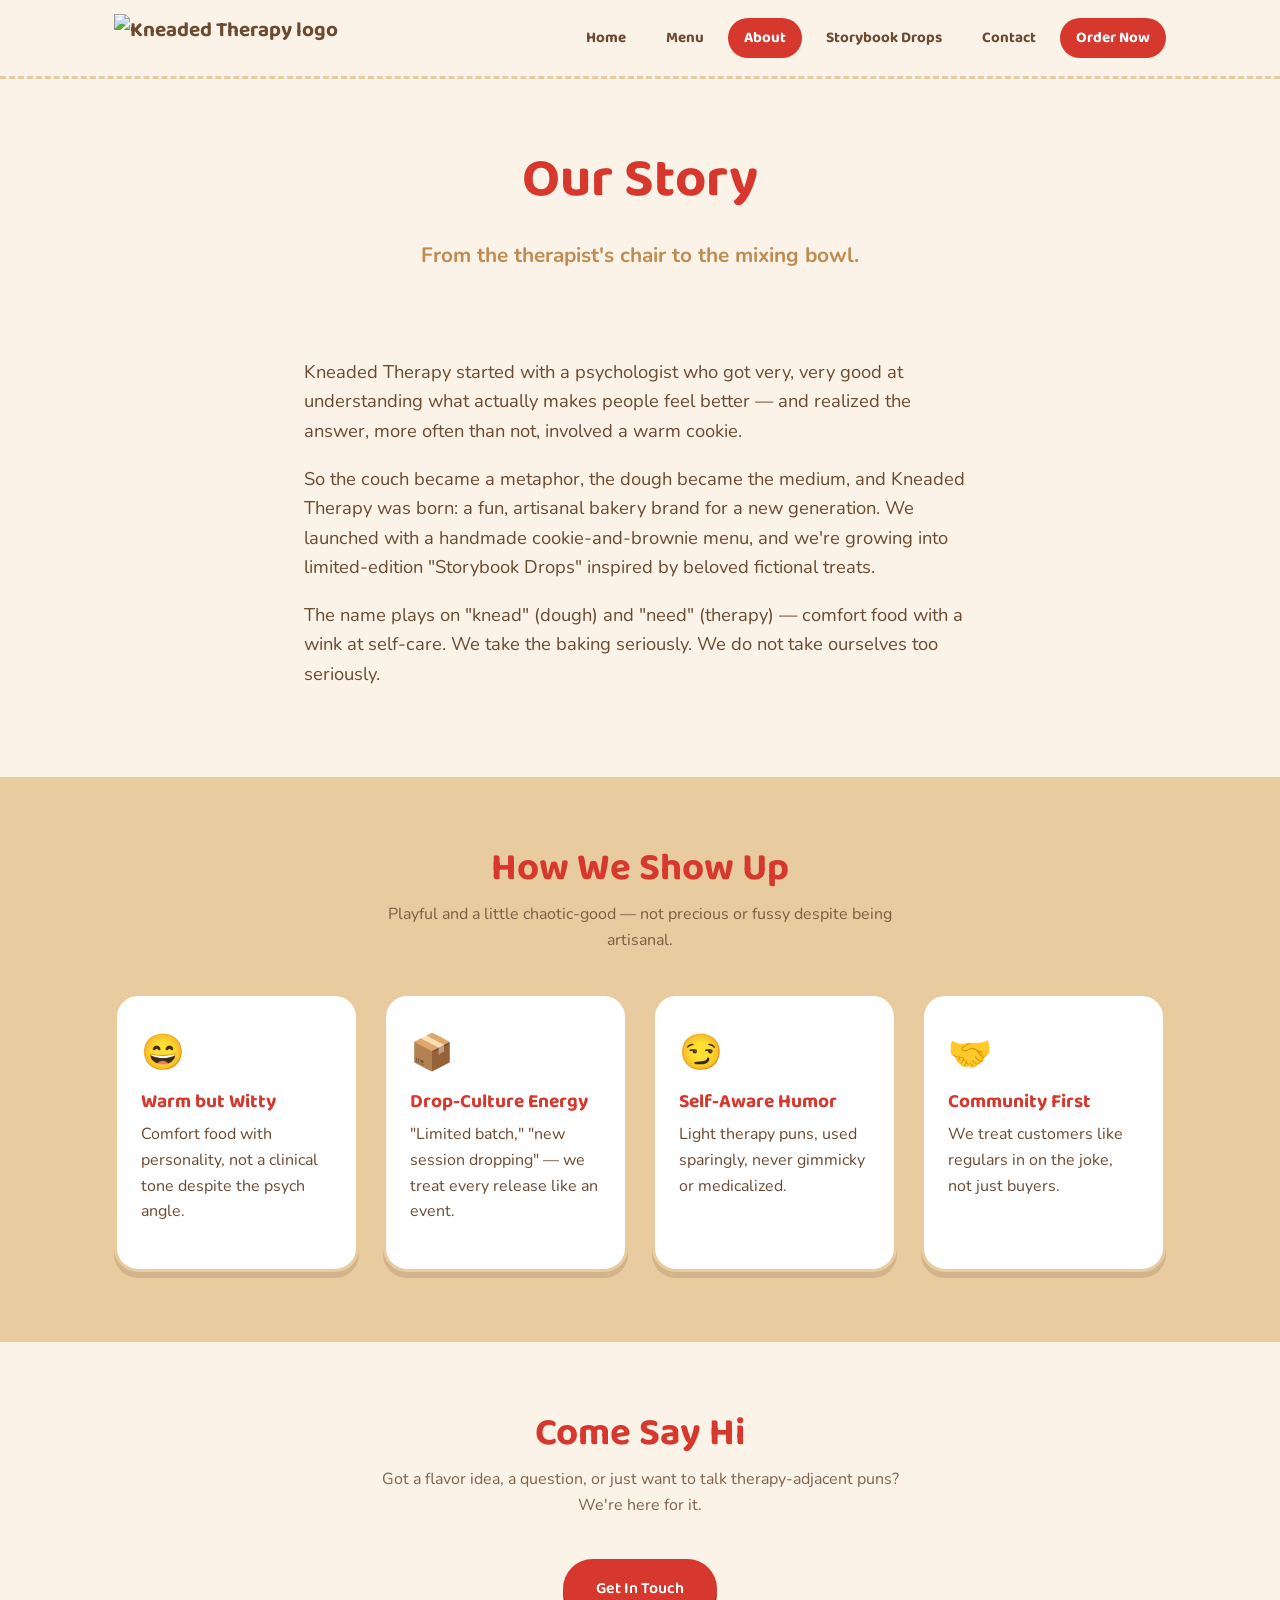
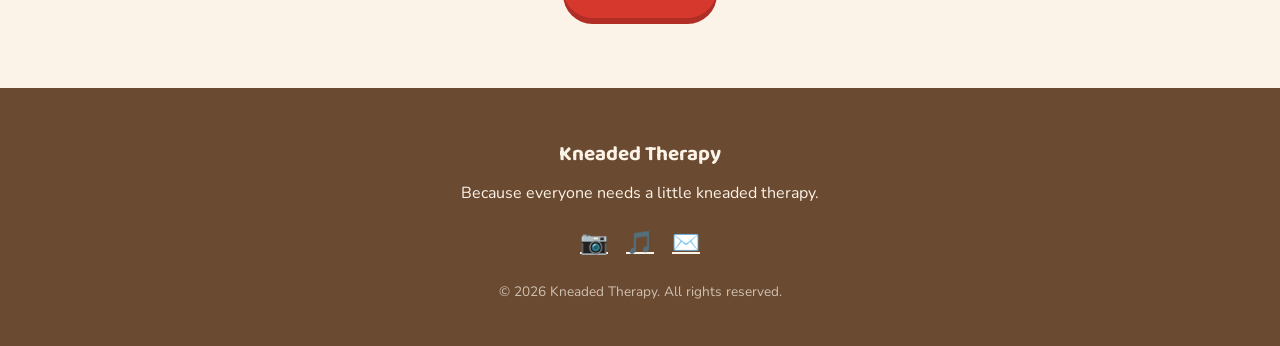
==== about.html @ 2af5a3a6 "Add files via upload" ====
<!DOCTYPE html>
<html lang="en">
<head>
<meta charset="UTF-8">
<meta name="viewport" content="width=device-width, initial-scale=1.0">
<title>About — Kneaded Therapy</title>
<meta name="description" content="The story behind Kneaded Therapy: a psychologist-turned-baker making comfort food that actually comforts.">
<link rel="icon" href="assets/logo.png">
<link rel="preconnect" href="https://fonts.googleapis.com">
<link rel="preconnect" href="https://fonts.gstatic.com" crossorigin>
<link href="https://fonts.googleapis.com/css2?family=Baloo+2:wght@600;700;800&family=Nunito:wght@400;600;700&display=swap" rel="stylesheet">
<link rel="stylesheet" href="styles.css">
</head>
<body>

<header class="site-header">
  <nav class="nav">
    <a class="nav-logo" href="index.html">
      <img src="assets/logo.png" alt="Kneaded Therapy logo">
    </a>
    <button class="nav-toggle" aria-label="Toggle menu">&#9776;</button>
    <ul class="nav-links">
      <li><a href="index.html">Home</a></li>
      <li><a href="menu.html">Menu</a></li>
      <li><a href="about.html" class="active">About</a></li>
      <li><a href="drops.html">Storybook Drops</a></li>
      <li><a href="contact.html">Contact</a></li>
      <li><a href="order.html" class="nav-order">Order Now</a></li>
    </ul>
  </nav>
</header>

<main>

  <section class="hero" style="padding-bottom:40px;">
    <div class="container">
      <h1>Our Story</h1>
      <p class="tagline">From the therapist's chair to the mixing bowl.</p>
    </div>
  </section>

  <section style="padding-top:20px;">
    <div class="container" style="max-width:720px;">
      <p style="font-size:1.15rem;">Kneaded Therapy started with a psychologist who got very, very good at understanding what actually makes people feel better — and realized the answer, more often than not, involved a warm cookie.</p>
      <p style="font-size:1.15rem;">So the couch became a metaphor, the dough became the medium, and Kneaded Therapy was born: a fun, artisanal bakery brand for a new generation. We launched with a handmade cookie-and-brownie menu, and we're growing into limited-edition "Storybook Drops" inspired by beloved fictional treats.</p>
      <p style="font-size:1.15rem;">The name plays on "knead" (dough) and "need" (therapy) — comfort food with a wink at self-care. We take the baking seriously. We do not take ourselves too seriously.</p>
    </div>
  </section>

  <section class="alt-bg">
    <div class="container">
      <h2 class="section-title">How We Show Up</h2>
      <p class="section-sub">Playful and a little chaotic-good — not precious or fussy despite being artisanal.</p>
      <div class="grid">
        <div class="card">
          <span class="emoji">😄</span>
          <h3>Warm but Witty</h3>
          <p>Comfort food with personality, not a clinical tone despite the psych angle.</p>
        </div>
        <div class="card">
          <span class="emoji">📦</span>
          <h3>Drop-Culture Energy</h3>
          <p>"Limited batch," "new session dropping" — we treat every release like an event.</p>
        </div>
        <div class="card">
          <span class="emoji">😏</span>
          <h3>Self-Aware Humor</h3>
          <p>Light therapy puns, used sparingly, never gimmicky or medicalized.</p>
        </div>
        <div class="card">
          <span class="emoji">🤝</span>
          <h3>Community First</h3>
          <p>We treat customers like regulars in on the joke, not just buyers.</p>
        </div>
      </div>
    </div>
  </section>

  <section style="text-align:center;">
    <div class="container">
      <h2 class="section-title">Come Say Hi</h2>
      <p class="section-sub">Got a flavor idea, a question, or just want to talk therapy-adjacent puns? We're here for it.</p>
      <a href="contact.html" class="btn btn-primary">Get In Touch</a>
    </div>
  </section>

</main>

<footer class="site-footer">
  <div class="foot-logo">Kneaded Therapy</div>
  <p>Because everyone needs a little kneaded therapy.</p>
  <div class="social-row">
    <a href="#" aria-label="Instagram">📷</a>
    <a href="#" aria-label="TikTok">🎵</a>
    <a href="mailto:hello@kneadedtherapy.com" aria-label="Email">✉️</a>
  </div>
  <p class="foot-fine">&copy; 2026 Kneaded Therapy. All rights reserved.</p>
</footer>

<script src="script.js"></script>
</body>
</html>
---- styles.css ----
/* Kneaded Therapy — shared styles */

:root {
  --cream: #FBF3E7;
  --tan: #E9CBA0;
  --caramel: #C08A52;
  --brown: #6B4A32;
  --cherry: #D6382E;
  --cherry-dark: #B12E26;
  --white: #FFFFFF;
  --shadow: rgba(107, 74, 50, 0.18);

  --font-display: 'Baloo 2', 'Segoe UI', sans-serif;
  --font-body: 'Nunito', 'Segoe UI', sans-serif;
}

* { box-sizing: border-box; }

html { scroll-behavior: smooth; }

body {
  margin: 0;
  font-family: var(--font-body);
  background: var(--cream);
  color: var(--brown);
  line-height: 1.6;
}

img { max-width: 100%; display: block; }

a { color: inherit; text-decoration: none; }

h1, h2, h3, h4 {
  font-family: var(--font-display);
  margin: 0 0 0.5em;
  line-height: 1.15;
}

p { margin: 0 0 1em; }

.container {
  max-width: 1100px;
  margin: 0 auto;
  padding: 0 24px;
}

/* ---------- Buttons ---------- */

.btn {
  display: inline-block;
  padding: 14px 30px;
  border-radius: 999px;
  font-family: var(--font-display);
  font-weight: 600;
  font-size: 1rem;
  border: 3px solid transparent;
  cursor: pointer;
  transition: transform 0.15s ease, box-shadow 0.15s ease;
}

.btn:hover { transform: translateY(-2px) rotate(-1deg); }

.btn-primary {
  background: var(--cherry);
  color: var(--white);
  box-shadow: 0 6px 0 var(--cherry-dark);
}

.btn-primary:hover { box-shadow: 0 8px 0 var(--cherry-dark); }

.btn-outline {
  background: transparent;
  border-color: var(--brown);
  color: var(--brown);
}

.btn-outline:hover { background: var(--brown); color: var(--cream); }

/* ---------- Header / Nav ---------- */

.site-header {
  position: sticky;
  top: 0;
  z-index: 100;
  background: var(--cream);
  border-bottom: 3px dashed var(--tan);
}

.nav {
  display: flex;
  align-items: center;
  justify-content: space-between;
  padding: 14px 24px;
  max-width: 1100px;
  margin: 0 auto;
}

.nav-logo {
  display: flex;
  align-items: center;
  gap: 10px;
  font-family: var(--font-display);
  font-size: 1.3rem;
  font-weight: 700;
  color: var(--brown);
}

.nav-logo img { height: 48px; width: auto; }

.nav-links {
  display: flex;
  gap: 8px;
  list-style: none;
  margin: 0;
  padding: 0;
}

.nav-links a {
  padding: 8px 16px;
  border-radius: 999px;
  font-weight: 700;
  font-family: var(--font-display);
  font-size: 0.95rem;
  transition: background 0.15s ease, color 0.15s ease;
}

.nav-links a:hover,
.nav-links a.active {
  background: var(--cherry);
  color: var(--white);
}

.nav-order {
  background: var(--cherry);
  color: var(--white) !important;
}

.nav-order:hover { background: var(--cherry-dark) !important; }

.nav-toggle {
  display: none;
  background: none;
  border: none;
  font-size: 1.8rem;
  color: var(--brown);
  cursor: pointer;
}

@media (max-width: 720px) {
  .nav-toggle { display: block; }
  .nav-links {
    position: absolute;
    top: 100%;
    left: 0;
    right: 0;
    background: var(--cream);
    flex-direction: column;
    padding: 12px 24px 20px;
    border-bottom: 3px dashed var(--tan);
    display: none;
  }
  .nav-links.open { display: flex; }
  .nav-links a { display: block; }
}

/* ---------- Hero ---------- */

.hero {
  padding: 70px 24px 90px;
  text-align: center;
  position: relative;
  overflow: hidden;
}

.hero-logo {
  max-width: 260px;
  margin: 0 auto 20px;
}

.hero h1 {
  font-size: clamp(2.2rem, 5vw, 3.4rem);
  color: var(--cherry);
}

.hero .tagline {
  font-size: 1.3rem;
  font-weight: 700;
  color: var(--caramel);
  margin-bottom: 1.2em;
}

.hero .lede {
  max-width: 620px;
  margin: 0 auto 2em;
  font-size: 1.1rem;
}

.hero-cta { display: flex; gap: 16px; justify-content: center; flex-wrap: wrap; }

.blob {
  position: absolute;
  border-radius: 50%;
  opacity: 0.5;
  z-index: -1;
}

/* ---------- Photo Hero (Dohful-style split) ---------- */

.photo-hero {
  padding: 50px 24px 70px;
  overflow: hidden;
}

.photo-hero .container {
  display: grid;
  grid-template-columns: 1.05fr 0.95fr;
  gap: 48px;
  align-items: center;
}

.photo-hero-copy .eyebrow {
  display: inline-block;
  background: var(--white);
  border: 3px solid var(--cherry);
  color: var(--cherry);
  font-family: var(--font-display);
  font-weight: 700;
  font-size: 0.85rem;
  text-transform: uppercase;
  letter-spacing: 0.04em;
  padding: 6px 16px;
  border-radius: 999px;
  margin-bottom: 18px;
}

.photo-hero-copy h1 {
  font-size: clamp(2.4rem, 5.5vw, 4rem);
  color: var(--brown);
  text-wrap: balance;
}

.photo-hero-copy h1 span { color: var(--cherry); }

.photo-hero-copy .tagline {
  font-size: 1.25rem;
  font-weight: 700;
  color: var(--caramel);
  margin-bottom: 1em;
}

.photo-hero-copy .lede {
  font-size: 1.08rem;
  max-width: 480px;
  margin-bottom: 1.8em;
}

.photo-hero-cta { display: flex; gap: 16px; flex-wrap: wrap; }

.photo-hero-art {
  position: relative;
}

.photo-hero-art .frame {
  position: relative;
  border-radius: 32px;
  overflow: hidden;
  border: 6px solid var(--white);
  box-shadow: 0 14px 0 var(--tan);
  aspect-ratio: 4 / 5;
}

.photo-hero-art .frame img {
  width: 100%;
  height: 100%;
  object-fit: cover;
  object-position: top;
}

.photo-hero-art .sticker {
  position: absolute;
  bottom: -18px;
  left: -18px;
  background: var(--cherry);
  color: var(--white);
  font-family: var(--font-display);
  font-weight: 700;
  font-size: 0.95rem;
  padding: 14px 20px;
  border-radius: 999px;
  transform: rotate(-6deg);
  box-shadow: 0 6px 0 var(--cherry-dark);
  line-height: 1.2;
  text-align: center;
}

@media (max-width: 860px) {
  .photo-hero .container {
    grid-template-columns: 1fr;
    text-align: center;
  }
  .photo-hero-copy .lede { margin-left: auto; margin-right: auto; }
  .photo-hero-cta { justify-content: center; }
  .photo-hero-art { max-width: 380px; margin: 0 auto; }
}

/* ---------- Sections ---------- */

section { padding: 70px 0; }

.section-title {
  text-align: center;
  color: var(--cherry);
  font-size: clamp(1.8rem, 4vw, 2.4rem);
  margin-bottom: 0.3em;
}

.section-sub {
  text-align: center;
  max-width: 560px;
  margin: 0 auto 2.5em;
  color: var(--brown);
  opacity: 0.85;
}

.alt-bg { background: var(--tan); }

/* ---------- Cards / Grid ---------- */

.grid {
  display: grid;
  grid-template-columns: repeat(auto-fit, minmax(240px, 1fr));
  gap: 24px;
}

.card {
  background: var(--white);
  border-radius: 24px;
  padding: 28px 24px;
  box-shadow: 0 6px 0 var(--shadow);
  border: 3px solid var(--tan);
  transition: transform 0.15s ease;
}

.card:hover { transform: translateY(-4px) rotate(-0.5deg); }

.card .emoji { font-size: 2.2rem; margin-bottom: 10px; display: block; }

.card h3 { color: var(--cherry); font-size: 1.2rem; }

.badge {
  display: inline-block;
  background: var(--cherry);
  color: var(--white);
  font-family: var(--font-display);
  font-size: 0.75rem;
  font-weight: 700;
  padding: 4px 12px;
  border-radius: 999px;
  margin-bottom: 10px;
  letter-spacing: 0.03em;
  text-transform: uppercase;
}

/* ---------- Photo Product Cards ---------- */

.card-photo {
  padding: 0;
  overflow: hidden;
  display: flex;
  flex-direction: column;
}

.card-photo .photo-wrap {
  position: relative;
  aspect-ratio: 1 / 1;
  overflow: hidden;
  background: var(--tan);
}

.card-photo .photo-wrap img {
  width: 100%;
  height: 100%;
  object-fit: cover;
  transition: transform 0.35s ease;
}

.card-photo:hover .photo-wrap img { transform: scale(1.06); }

.card-photo .photo-badge {
  position: absolute;
  top: 12px;
  left: 12px;
  z-index: 2;
  margin-bottom: 0;
}

.card-photo .card-body {
  padding: 20px 22px 24px;
}

.card-photo .card-body h3 { margin-bottom: 0.35em; }

.card-photo .card-body p { margin-bottom: 0; font-size: 0.96rem; opacity: 0.9; }

/* ---------- Reviews ---------- */

.reviews-grid {
  display: grid;
  grid-template-columns: repeat(auto-fit, minmax(260px, 1fr));
  gap: 24px;
}

.review-card {
  background: var(--white);
  border-radius: 24px;
  padding: 26px 24px;
  border: 3px solid var(--tan);
  box-shadow: 0 6px 0 var(--shadow);
}

.review-stars {
  color: var(--cherry);
  font-size: 1.1rem;
  letter-spacing: 2px;
  margin-bottom: 12px;
}

.review-quote {
  font-size: 1rem;
  margin-bottom: 18px;
  color: var(--brown);
}

.review-person {
  display: flex;
  align-items: center;
  gap: 12px;
}

.review-avatar {
  width: 42px;
  height: 42px;
  border-radius: 50%;
  background: var(--caramel);
  color: var(--white);
  display: flex;
  align-items: center;
  justify-content: center;
  font-family: var(--font-display);
  font-weight: 700;
  flex-shrink: 0;
}

.review-person .name {
  font-family: var(--font-display);
  font-weight: 700;
  font-size: 0.95rem;
  color: var(--brown);
}

.review-person .meta {
  font-size: 0.8rem;
  opacity: 0.7;
  margin: 0;
}

/* ---------- Footer ---------- */

.site-footer {
  background: var(--brown);
  color: var(--cream);
  padding: 50px 24px 30px;
  text-align: center;
}

.site-footer .foot-logo {
  font-family: var(--font-display);
  font-size: 1.3rem;
  font-weight: 700;
  margin-bottom: 10px;
}

.site-footer a { text-decoration: underline; }

.social-row {
  display: flex;
  justify-content: center;
  gap: 18px;
  margin: 18px 0;
  font-size: 1.4rem;
}

.foot-fine {
  opacity: 0.7;
  font-size: 0.85rem;
  margin-top: 20px;
}

/* ---------- Forms ---------- */

.form-field { margin-bottom: 20px; text-align: left; }

.form-field label {
  display: block;
  font-family: var(--font-display);
  font-weight: 700;
  margin-bottom: 6px;
  color: var(--brown);
}

.form-field input,
.form-field textarea,
.form-field select {
  width: 100%;
  padding: 12px 16px;
  border-radius: 14px;
  border: 3px solid var(--tan);
  background: var(--white);
  font-family: var(--font-body);
  font-size: 1rem;
  color: var(--brown);
}

.form-field input:focus,
.form-field textarea:focus,
.form-field select:focus {
  outline: none;
  border-color: var(--cherry);
}

.contact-card {
  max-width: 560px;
  margin: 0 auto;
  background: var(--white);
  border-radius: 28px;
  padding: 40px;
  border: 3px solid var(--tan);
  box-shadow: 0 8px 0 var(--shadow);
}

@media (max-width: 600px) {
  .contact-card { padding: 28px 20px; }
}

/* ---------- Order Page ---------- */

.order-notice {
  max-width: 720px;
  margin: 0 auto 40px;
  background: var(--white);
  border: 3px dashed var(--cherry);
  border-radius: 24px;
  padding: 24px 28px;
  display: flex;
  gap: 18px;
  align-items: flex-start;
}

.order-notice .icon { font-size: 1.8rem; line-height: 1; }

.order-notice h3 {
  color: var(--cherry);
  font-size: 1.1rem;
  margin-bottom: 0.3em;
}

.order-notice p { margin-bottom: 0.4em; font-size: 0.98rem; }

.order-notice p:last-child { margin-bottom: 0; }

.order-card {
  max-width: 720px;
  margin: 0 auto;
  background: var(--white);
  border-radius: 28px;
  padding: 40px;
  border: 3px solid var(--tan);
  box-shadow: 0 8px 0 var(--shadow);
}

@media (max-width: 600px) {
  .order-card { padding: 28px 20px; }
}

.order-section-label {
  font-family: var(--font-display);
  font-weight: 700;
  color: var(--cherry);
  font-size: 1.05rem;
  margin: 1.6em 0 1em;
  padding-bottom: 8px;
  border-bottom: 3px dashed var(--tan);
}

.order-section-label:first-child { margin-top: 0; }

.order-item-row {
  display: flex;
  align-items: center;
  justify-content: space-between;
  gap: 16px;
  padding: 14px 0;
  border-bottom: 1px solid var(--tan);
}

.order-item-row:last-child { border-bottom: none; }

.order-item-info h4 {
  font-family: var(--font-display);
  font-size: 1rem;
  margin: 0 0 2px;
  color: var(--brown);
}

.order-item-info p {
  margin: 0;
  font-size: 0.85rem;
  opacity: 0.75;
}

.qty-stepper {
  display: flex;
  align-items: center;
  gap: 10px;
  flex-shrink: 0;
}

.qty-stepper button {
  width: 34px;
  height: 34px;
  border-radius: 50%;
  border: 3px solid var(--caramel);
  background: var(--white);
  color: var(--caramel);
  font-family: var(--font-display);
  font-weight: 700;
  font-size: 1.1rem;
  cursor: pointer;
  display: flex;
  align-items: center;
  justify-content: center;
  line-height: 1;
}

.qty-stepper button:hover { background: var(--caramel); color: var(--white); }

.qty-stepper .qty-value {
  min-width: 22px;
  text-align: center;
  font-family: var(--font-display);
  font-weight: 700;
  color: var(--brown);
}

.form-row {
  display: grid;
  grid-template-columns: 1fr 1fr;
  gap: 16px;
}

@media (max-width: 560px) {
  .form-row { grid-template-columns: 1fr; }
}

.form-hint {
  font-size: 0.82rem;
  opacity: 0.7;
  margin-top: -14px;
  margin-bottom: 18px;
}

.order-summary-box {
  background: var(--cream);
  border-radius: 14px;
  padding: 14px 18px;
  font-size: 0.9rem;
  margin-bottom: 20px;
  min-height: 20px;
}

.order-summary-box.empty { opacity: 0.6; font-style: italic; }
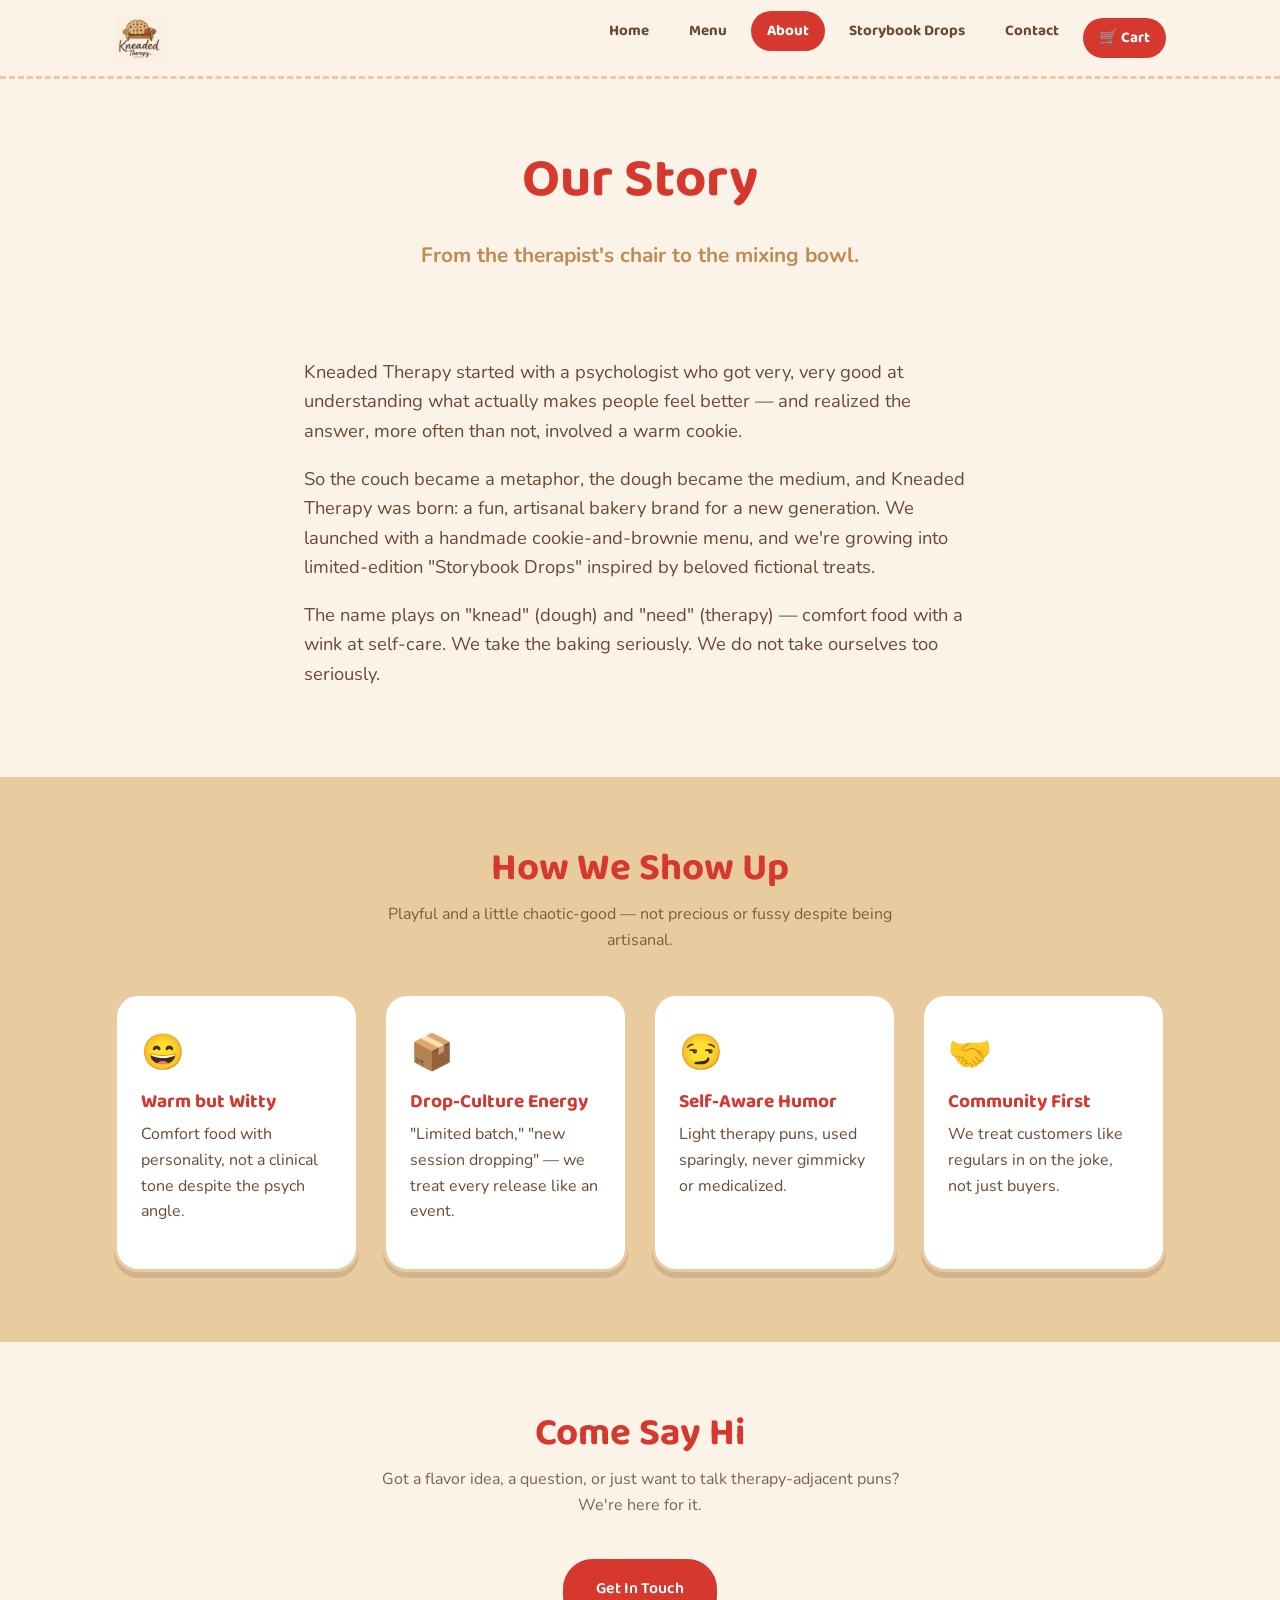
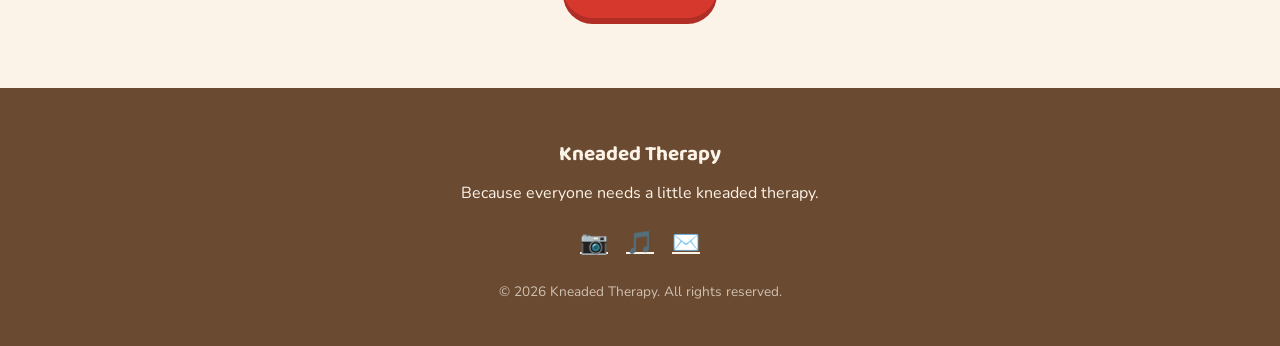
==== commit dc444e47: "Add files via upload" ====
--- a/about.html
+++ b/about.html
@@ -25,7 +25,7 @@
       <li><a href="about.html" class="active">About</a></li>
       <li><a href="drops.html">Storybook Drops</a></li>
       <li><a href="contact.html">Contact</a></li>
-      <li><a href="order.html" class="nav-order">Order Now</a></li>
+      <li><a href="cart.html" class="nav-order">🛒 Cart <span class="cart-count">0</span></a></li>
     </ul>
   </nav>
 </header>
--- a/styles.css
+++ b/styles.css
@@ -133,9 +133,26 @@
 .nav-order {
   background: var(--cherry);
   color: var(--white) !important;
+  display: flex;
+  align-items: center;
+  gap: 6px;
 }
 
 .nav-order:hover { background: var(--cherry-dark) !important; }
+
+.cart-count {
+  background: var(--white);
+  color: var(--cherry);
+  font-family: var(--font-display);
+  font-size: 0.72rem;
+  font-weight: 700;
+  border-radius: 999px;
+  padding: 1px 7px;
+  line-height: 1.5;
+  display: none;
+}
+
+.cart-count.show { display: inline-block; }
 
 .nav-toggle {
   display: none;
@@ -402,6 +419,26 @@
 
 .card-photo .card-body p { margin-bottom: 0; font-size: 0.96rem; opacity: 0.9; }
 
+.menu-add-row {
+  display: flex;
+  align-items: center;
+  justify-content: space-between;
+  gap: 12px;
+  margin-top: 16px;
+  padding-top: 16px;
+  border-top: 1px dashed var(--tan);
+}
+
+.btn-sm {
+  padding: 9px 20px;
+  font-size: 0.88rem;
+}
+
+.btn-sm.added {
+  background: var(--caramel);
+  box-shadow: 0 6px 0 var(--brown);
+}
+
 /* ---------- Reviews ---------- */
 
 .reviews-grid {
